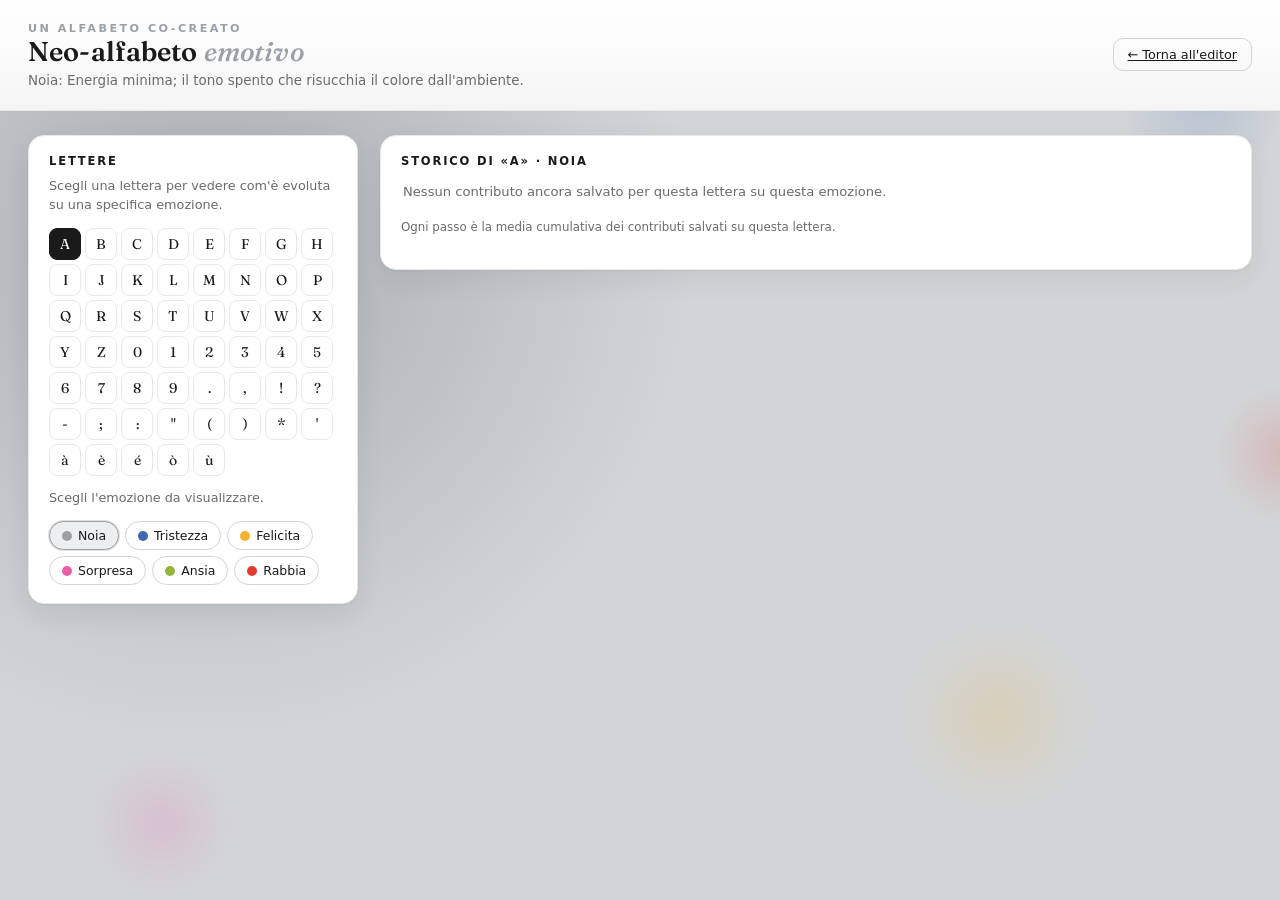
==== storico.html @ 3598bf2a "[init] - initial commit init repo" ====
<!doctype html>
<html lang="it">
<head>
  <meta charset="utf-8" />
  <meta name="viewport" content="width=device-width, initial-scale=1" />
  <title>Neo-alfabeto emotivo · Storico dei contributi</title>
  <link rel="preconnect" href="https://fonts.googleapis.com" />
  <link rel="preconnect" href="https://fonts.gstatic.com" crossorigin />
  <link href="https://fonts.googleapis.com/css2?family=Fraunces:opsz,wght@9..144,500;9..144,600;9..144,700&display=swap" rel="stylesheet" />
  <link rel="stylesheet" href="css/style.css" />
</head>
<body class="history-page">
  <canvas id="mesh" aria-hidden="true"></canvas>
  <header class="topbar">
    <div class="topbar-inner">
      <p class="eyebrow">Un alfabeto co-creato</p>
      <h1>Neo-alfabeto <span>emotivo</span></h1>
      <p class="subtitle">Storico dei contributi salvati sul tuo computer</p>
    </div>
    <div class="topbar-actions">
      <a class="btn ghost" href="index.html" aria-label="Torna all'editor">← Torna all'editor</a>
    </div>
  </header>

  <main class="layout">
    <section class="panel controls">
      <div class="card">
        <h2>Lettere</h2>
        <p class="hint">Scegli una lettera per vedere com'è evoluta su una specifica emozione.</p>
        <div class="letter-palette" id="history-letters"></div>
        <p class="hint">Scegli l'emozione da visualizzare.</p>
        <div class="chip-row" id="history-emotions"></div>
      </div>
    </section>
    <section class="panel stage">
      <div class="card">
        <h2 id="history-heading">Storico</h2>
        <div class="history-list" id="history-list"></div>
        <p class="hint small">Ogni passo è la media cumulativa dei contributi salvati su questa lettera.</p>
      </div>
    </section>
  </main>

  <script src="js/app.js"></script>
  <script src="js/storico.js"></script>
</body>
</html>
---- css/style.css ----
:root {
  --paper: #ffffff;
  --paper-deep: #f2f2f2;
  --card: #ffffff;
  --ink: #1a1a1a;
  --ink-soft: #6b6b6b;
  --line: #e8e8e8;
  --line-strong: #d4d4d4;
  --accent: #1a1a1a;
  --accent-deep: #000000;
  --radius: 16px;
  --shadow: 0 1px 2px rgba(43, 33, 24, .05), 0 10px 26px rgba(43, 33, 24, .07);
  --shadow-lift: 0 2px 4px rgba(43, 33, 24, .06), 0 16px 34px rgba(43, 33, 24, .10);
  --font-display: "Fraunces", Georgia, "Times New Roman", serif;
  --font-ui: "Segoe UI", system-ui, -apple-system, sans-serif;
  /* identità emozionale */
  --noia: #9AA0A6;
  --tristezza: #3E6BB0;
  --felicita: #F4B32E;
  --sorpresa: #EC5FA6;
  --ansia: #8FB63B;
  --rabbia: #E23B2E;
  font-size: 16px;
}
* { box-sizing: border-box; }
html, body { margin: 0; padding: 0; background: var(--paper); color: var(--ink); }
body {
  font-family: var(--font-ui);
  -webkit-font-smoothing: antialiased;
  min-height: 100vh;
  background: transparent;
}
#mesh { position: fixed; inset: 0; z-index: -1; }

/* ---------- topbar ---------- */
.topbar {
  display: flex;
  align-items: center;
  justify-content: space-between;
  gap: 16px;
  padding: 22px 28px;
  background: linear-gradient(180deg, #ffffff 0%, #f5f5f5 100%);
  border-bottom: 1px solid var(--line);
}
.eyebrow {
  margin: 0 0 2px;
  font-size: .7rem;
  text-transform: uppercase;
  letter-spacing: .22em;
  color: var(--accent);
  font-weight: 700;
}
.topbar h1 {
  margin: 0;
  font-family: var(--font-display);
  font-weight: 600;
  font-size: 1.7rem;
  letter-spacing: .005em;
  line-height: 1.1;
}
.topbar h1 span { color: var(--accent); font-style: italic; font-weight: 500; }
.subtitle { margin: 6px 0 0; color: var(--ink-soft); font-size: .84rem; }
.topbar-actions { display: flex; gap: 8px; flex: none; }

/* ---------- layout ---------- */
.layout {
  display: grid;
  grid-template-columns: 330px 1fr;
  gap: 22px;
  padding: 24px 28px 48px;
  max-width: 1300px;
  margin: 0 auto;
}
.editor-layout {
  grid-template-columns: 330px 1fr;
  grid-template-areas:
    "emo let"
    "scr scr";
}
.area-emo { grid-area: emo; }
.area-let { grid-area: let; }
.area-scr { grid-area: scr; }
@media (max-width: 980px) {
  .layout { grid-template-columns: 1fr; }
  .editor-layout {
    grid-template-areas:
      "emo"
      "let"
      "scr";
  }
}

.panel { display: flex; flex-direction: column; gap: 18px; }

.card {
  background: var(--card);
  border: 1px solid var(--line);
  border-radius: var(--radius);
  box-shadow: var(--shadow);
  padding: 18px 20px;
  transition: box-shadow .18s ease, transform .18s ease;
}
.card:hover { box-shadow: var(--shadow-lift); }
.card h2 {
  margin: 0 0 8px;
  font-size: .72rem;
  text-transform: uppercase;
  letter-spacing: .16em;
  color: var(--ink);
  display: flex;
  align-items: center;
  gap: 8px;
}
.hint { margin: 0 0 14px; color: var(--ink-soft); font-size: .8rem; line-height: 1.5; }
.hint.small { font-size: .74rem; margin-top: 12px; }
.card-divider { border: 0; border-top: 1px solid var(--line); margin: 16px 0 14px; }

/* ---------- pad ---------- */
.pad-wrap { text-align: center; }
#pad {
  width: 300px;
  height: 300px;
  border: 1px solid var(--line-strong);
  border-radius: 14px;
  background: #fff;
  cursor: crosshair;
  touch-action: none;
  box-shadow: inset 0 1px 3px rgba(43,33,24,.05);
}
.readout {
  margin-top: 10px;
  font-size: .9rem;
  color: var(--ink);
  text-align: center;
}
.readout b { font-weight: 700; }
.readout.small { font-size: .78rem; color: var(--ink-soft); text-align: left; margin-top: 10px; }

/* swatch colore vivo */
.color-readout {
  display: flex;
  align-items: center;
  justify-content: center;
  gap: 10px;
  margin-top: 10px;
  font-size: .78rem;
  color: var(--ink-soft);
}
.swatch {
  width: 22px;
  height: 22px;
  border-radius: 50%;
  background: #ddd;
  border: 2px solid #fff;
  box-shadow: 0 0 0 1px var(--line-strong), 0 2px 5px rgba(43,33,24,.18);
  transition: background .15s ease;
}
.color-hex { font-variant-numeric: tabular-nums; }

/* ---------- chips ---------- */
.chip-row { display: flex; flex-wrap: wrap; gap: 6px; margin-top: 12px; }
.chip {
  border: 1px solid var(--line-strong);
  background: #fff;
  border-radius: 999px;
  padding: 6px 12px;
  font-size: .78rem;
  cursor: pointer;
  color: var(--ink);
  display: inline-flex;
  align-items: center;
  gap: 6px;
  transition: transform .08s ease, box-shadow .12s ease, background .12s ease, border-color .12s ease;
}
.chip:hover {
  transform: translateY(-1px);
  box-shadow: var(--shadow);
  border-color: color-mix(in srgb, var(--c) 55%, var(--line-strong));
  background: color-mix(in srgb, var(--c) 10%, #fff);
}
.chip .dot { width: 10px; height: 10px; border-radius: 50%; display: inline-block; flex: none; }
.chip.active {
  background: color-mix(in srgb, var(--c) 18%, #fff);
  border-color: var(--c);
  box-shadow: 0 0 0 1px color-mix(in srgb, var(--c) 35%, transparent);
}

/* ---------- fields ---------- */
.field { display: block; margin-bottom: 14px; }
.field span { display: flex; justify-content: space-between; font-size: .8rem; margin-bottom: 5px; color: var(--ink-soft); }
.field b { color: var(--ink); }

/* slider custom */
input[type="range"] {
  -webkit-appearance: none;
  appearance: none;
  width: 100%;
  height: 22px;
  background: transparent;
  cursor: pointer;
}
input[type="range"]::-webkit-slider-runnable-track {
  height: 6px;
  border-radius: 999px;
  background: var(--paper-deep);
  border: 1px solid var(--line);
}
input[type="range"]::-webkit-slider-thumb {
  -webkit-appearance: none;
  appearance: none;
  width: 18px;
  height: 18px;
  margin-top: -7px;
  border-radius: 50%;
  background: var(--accent);
  border: 2px solid #fff;
  box-shadow: 0 1px 4px rgba(43,33,24,.25);
  transition: transform .1s ease;
}
input[type="range"]::-webkit-slider-thumb:hover { transform: scale(1.12); }
input[type="range"]::-moz-range-track {
  height: 6px;
  border-radius: 999px;
  background: var(--paper-deep);
  border: 1px solid var(--line);
}
input[type="range"]::-moz-range-thumb {
  width: 15px;
  height: 15px;
  border-radius: 50%;
  background: var(--accent);
  border: 2px solid #fff;
  box-shadow: 0 1px 4px rgba(43,33,24,.25);
}

/* ---------- slider percentuali ---------- */
.weight-list { display: flex; flex-direction: column; gap: 8px; }
.weight-row {
  display: grid;
  grid-template-columns: 96px 1fr 54px;
  align-items: center;
  gap: 8px;
  font-size: .78rem;
}
.weight-name { display: flex; align-items: center; gap: 6px; color: var(--ink-soft); }
.weight-name .dot { width: 9px; height: 9px; border-radius: 50%; display: inline-block; flex: none; }
.weight-row input[type="range"] { accent-color: var(--accent); }
.weight-num {
  width: 54px;
  padding: 4px 6px;
  border: 1px solid var(--line-strong);
  border-radius: 8px;
  background: #fff;
  color: var(--ink);
  font-size: .78rem;
  text-align: center;
}

/* ---------- buttons ---------- */
.btn {
  appearance: none;
  border: 1px solid var(--line-strong);
  background: #fff;
  color: var(--ink);
  border-radius: 10px;
  padding: 8px 14px;
  font-size: .8rem;
  font-family: var(--font-ui);
  cursor: pointer;
  transition: background .12s ease, transform .08s ease, box-shadow .12s ease, border-color .12s ease;
  box-shadow: 0 1px 2px rgba(43,33,24,.06);
}
.btn:hover { background: #f5f5f5; box-shadow: var(--shadow); }
.btn:active { transform: translateY(1px); box-shadow: 0 0 0 rgba(0,0,0,0); }
.btn.primary {
  background: var(--accent);
  color: #fff;
  border-color: var(--accent);
}
.btn.primary:hover { background: var(--accent-deep); border-color: var(--accent-deep); }
.btn.ghost { background: transparent; box-shadow: none; }
.btn.ghost:hover { background: rgba(43,33,24,.05); }
.btn:disabled {
  opacity: .45;
  cursor: not-allowed;
  box-shadow: none;
  transform: none;
}
.btn:disabled:hover { background: #fff; }
.btn.primary:disabled:hover { background: var(--accent); }
.btn-row { display: flex; gap: 8px; flex-wrap: wrap; }
.btn-row.wrap { gap: 8px; }

/* ---------- inputs ---------- */
.text-input {
  width: 100%;
  padding: 11px 12px;
  font-size: 1.05rem;
  border: 1px solid var(--line-strong);
  border-radius: 10px;
  background: #fff;
  color: var(--ink);
  letter-spacing: .02em;
  font-family: var(--font-ui);
}
.text-input:focus, .weight-num:focus {
  outline: none;
  border-color: var(--accent);
  box-shadow: 0 0 0 3px color-mix(in srgb, var(--accent) 22%, transparent);
}

/* ---------- stage ---------- */
.stage-card { padding: 16px 18px; display: flex; flex-direction: column; }
.stage-toolbar { display: flex; align-items: center; justify-content: space-between; gap: 12px; margin-bottom: 12px; flex-wrap: wrap; }
.stage-title {
  font-size: .72rem;
  text-transform: uppercase;
  letter-spacing: .16em;
  color: var(--ink-soft);
  display: flex;
  align-items: center;
  gap: 8px;
}
.letter-palette { display: flex; flex-wrap: wrap; gap: 4px; max-width: 100%; margin-bottom: 12px; }
.letter-palette button,
.letter-chip {
  position: relative;
  min-width: 32px;
  height: 32px;
  padding: 0 6px;
  border: 1px solid var(--line);
  background: #fff;
  border-radius: 8px;
  font-size: .88rem;
  color: var(--ink);
  cursor: pointer;
  font-family: var(--font-display);
  transition: background .1s ease, transform .08s ease, border-color .1s ease;
}
.letter-palette button:hover,
.letter-chip:hover { background: #f5f5f5; border-color: var(--line-strong); transform: translateY(-1px); }
.letter-palette button.active,
.letter-chip.active { background: var(--ink); color: #fff; border-color: var(--ink); }
.letter-badge {
  position: absolute;
  top: -6px;
  right: -6px;
  min-width: 16px;
  height: 16px;
  padding: 0 4px;
  border-radius: 999px;
  background: var(--accent);
  color: #fff;
  font-size: .62rem;
  font-weight: 700;
  line-height: 16px;
  text-align: center;
  font-family: var(--font-ui);
  box-shadow: 0 1px 3px rgba(43,33,24,.25);
  display: none;
}
.letter-badge.show { display: block; }

.canvas-frame {
  position: relative;
  display: flex;
  justify-content: center;
  align-items: center;
  flex: 1;
  background: #fff;
  border: 1px solid var(--line);
  border-radius: 12px;
  padding: 6px;
  box-shadow: inset 0 1px 3px rgba(43,33,24,.04);
}
.preview-frame { position: relative; }
.word-overlay {
  position: absolute;
  inset: 6px;
  background: transparent;
  border: 0;
  color: transparent;
  caret-color: transparent;
  text-align: center;
  letter-spacing: .3em;
  font-size: 1.6rem;
  font-family: var(--font-ui);
  outline: none;
}
.word-overlay::selection { background: transparent; }
#editor, #preview { max-width: 100%; height: auto; display: block; touch-action: none; }
#editor { background: #fff; border-radius: 9px; }
#preview { background: #fff; border-radius: 9px; }

/* export sotto la lettera */
.export-row { display: flex; flex-wrap: wrap; gap: 8px; margin-top: 12px; }
.tools-actions { margin-top: 10px; }
.toolbar-actions { display: flex; align-items: center; gap: 8px; }
.btn.active {
  background: var(--accent);
  color: #fff;
  border-color: var(--accent);
}
.btn.active:hover { background: var(--accent-deep); border-color: var(--accent-deep); }

/* hint editor */
.editor-hint {
  position: absolute;
  top: 50%;
  left: 50%;
  transform: translate(-50%, -50%);
  padding: 8px 16px;
  border-radius: 999px;
  background: color-mix(in srgb, var(--ink) 78%, transparent);
  color: #fff;
  font-size: .8rem;
  pointer-events: none;
  opacity: 1;
  transition: opacity .3s ease;
  box-shadow: 0 4px 14px rgba(43,33,24,.3);
}
.editor-hint.hidden { opacity: 0; }

/* ---------- toast ---------- */
.toast {
  position: fixed;
  left: 50%;
  bottom: 28px;
  transform: translate(-50%, 16px);
  background: var(--ink);
  color: #fff;
  padding: 11px 20px;
  border-radius: 12px;
  font-size: .82rem;
  box-shadow: 0 10px 30px rgba(43,33,24,.3);
  opacity: 0;
  pointer-events: none;
  transition: opacity .25s ease, transform .25s ease;
  z-index: 100;
  max-width: 86vw;
  text-align: center;
}
.toast.show { opacity: 1; transform: translate(-50%, 0); }

/* ---------- dialog ---------- */
.dialog { border: 0; padding: 0; background: transparent; max-width: 480px; }
.dialog::backdrop { background: rgba(43,33,24,.4); backdrop-filter: blur(3px); }
.dialog-inner {
  background: var(--card);
  border: 1px solid var(--line);
  border-radius: var(--radius);
  box-shadow: 0 24px 70px rgba(0,0,0,.28);
  padding: 26px 28px;
}
.dialog-inner h2 { margin: 0 0 14px; font-family: var(--font-display); font-weight: 600; font-size: 1.3rem; }
.dialog-inner ol { margin: 0 0 16px; padding-left: 20px; line-height: 1.7; font-size: .9rem; }
.dialog-inner .hint { margin: 0 0 18px; }

/* ---------- storico ---------- */
.dialog-head { display: flex; align-items: center; justify-content: space-between; gap: 12px; margin-bottom: 14px; }
.dialog-head h2 { margin: 0; font-family: var(--font-display); font-weight: 600; font-size: 1.25rem; }
.history-list { display: flex; flex-wrap: wrap; gap: 12px; max-height: 58vh; overflow-y: auto; padding: 2px; }
.history-step { margin: 0; text-align: center; }
.history-step canvas {
  width: 118px;
  height: 118px;
  border: 1px solid var(--line);
  border-radius: 10px;
  background: #fff;
  display: block;
}
.history-step figcaption { margin-top: 6px; font-size: .72rem; color: var(--ink-soft); }
.history-step.current canvas { border-color: var(--accent); box-shadow: 0 0 0 2px color-mix(in srgb, var(--accent) 25%, transparent); }
.history-step.current figcaption { color: var(--accent); font-weight: 600; }
.history-empty { font-size: .82rem; color: var(--ink-soft); margin: 6px 0; }

/* Pagina storico separata */
.history-page .history-list { max-height: none; overflow: visible; }
.history-page .stage { min-width: 0; }

/* ---------- feedback ---------- */
.error { color: #b3261e; font-size: .82rem; margin-top: 10px; }
.readout.warn { color: #9a6700; }
.readout.ok { color: #2e7d32; font-weight: 600; }

/* ---------- accessibilità ---------- */
:focus-visible {
  outline: 2px solid var(--accent);
  outline-offset: 2px;
  border-radius: 4px;
}
button { font-family: var(--font-ui); }

/* scrollbar */
::-webkit-scrollbar { width: 10px; height: 10px; }
::-webkit-scrollbar-track { background: transparent; }
::-webkit-scrollbar-thumb {
  background: var(--line-strong);
  border-radius: 999px;
  border: 2px solid var(--paper);
}
::-webkit-scrollbar-thumb:hover { background: #b0b0b0; }
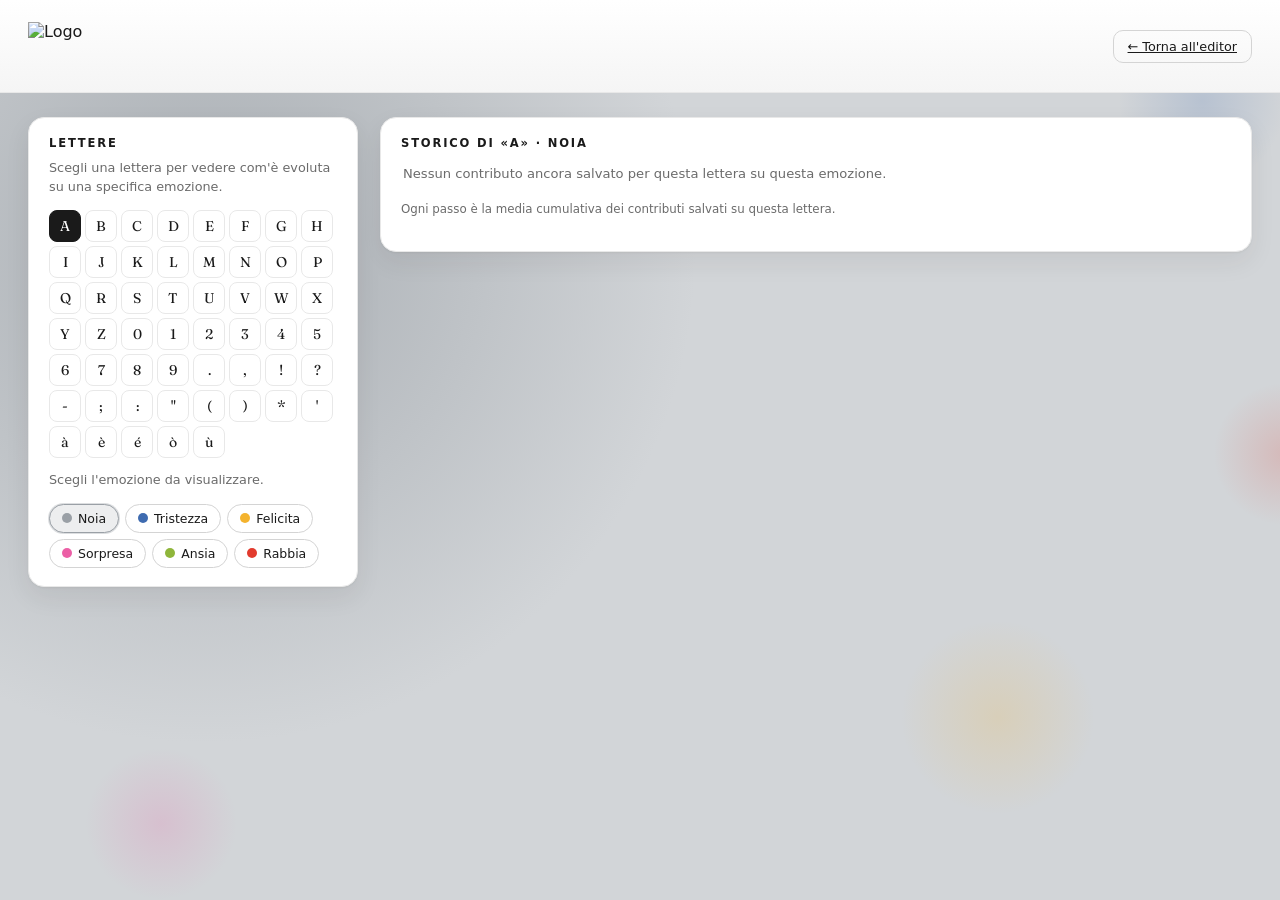
==== commit c1a1059a: "[logo] : aggiunto logo open feelings" ====
--- a/storico.html
+++ b/storico.html
@@ -13,9 +13,7 @@
   <canvas id="mesh" aria-hidden="true"></canvas>
   <header class="topbar">
     <div class="topbar-inner">
-      <p class="eyebrow">Un alfabeto co-creato</p>
-      <h1>Neo-alfabeto <span>emotivo</span></h1>
-      <p class="subtitle">Storico dei contributi salvati sul tuo computer</p>
+      <img src="../logo/Senza%20titolo-2.svg" alt="Logo" class="topbar-logo" />
     </div>
     <div class="topbar-actions">
       <a class="btn ghost" href="index.html" aria-label="Torna all'editor">← Torna all'editor</a>
--- a/css/style.css
+++ b/css/style.css
@@ -60,6 +60,8 @@
 }
 .topbar h1 span { color: var(--accent); font-style: italic; font-weight: 500; }
 .subtitle { margin: 6px 0 0; color: var(--ink-soft); font-size: .84rem; }
+.topbar-inner { flex: 1; }
+.topbar-logo { height: 48px; width: auto; display: block; }
 .topbar-actions { display: flex; gap: 8px; flex: none; }
 
 /* ---------- layout ---------- */
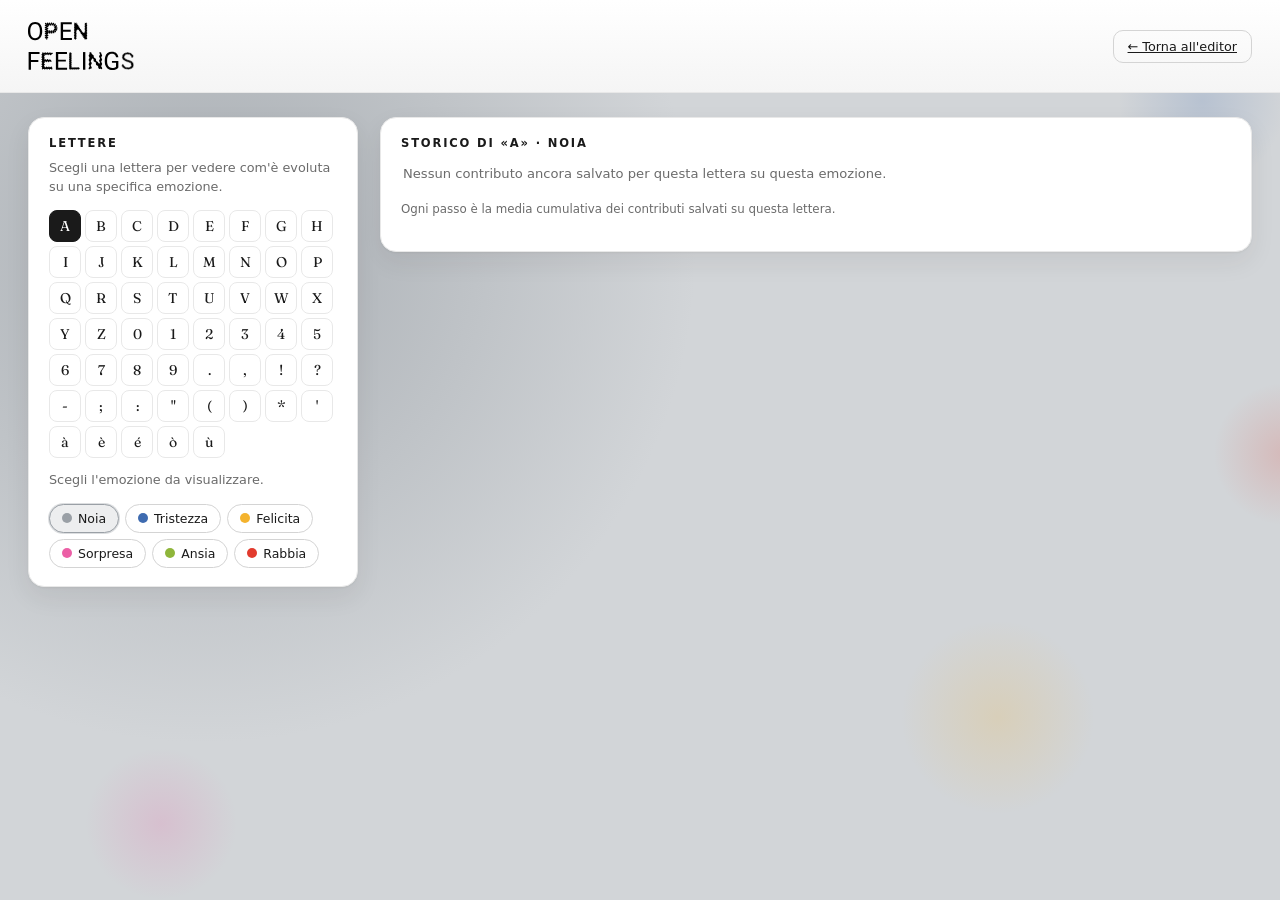
==== commit feadd33a: "[logo] : aggiunto logo open feelings" ====
--- a/storico.html
+++ b/storico.html
@@ -13,7 +13,7 @@
   <canvas id="mesh" aria-hidden="true"></canvas>
   <header class="topbar">
     <div class="topbar-inner">
-      <img src="../logo/Senza%20titolo-2.svg" alt="Logo" class="topbar-logo" />
+      <img src="logo/Senza%20titolo-2.svg" alt="Logo" class="topbar-logo" />
     </div>
     <div class="topbar-actions">
       <a class="btn ghost" href="index.html" aria-label="Torna all'editor">← Torna all'editor</a>
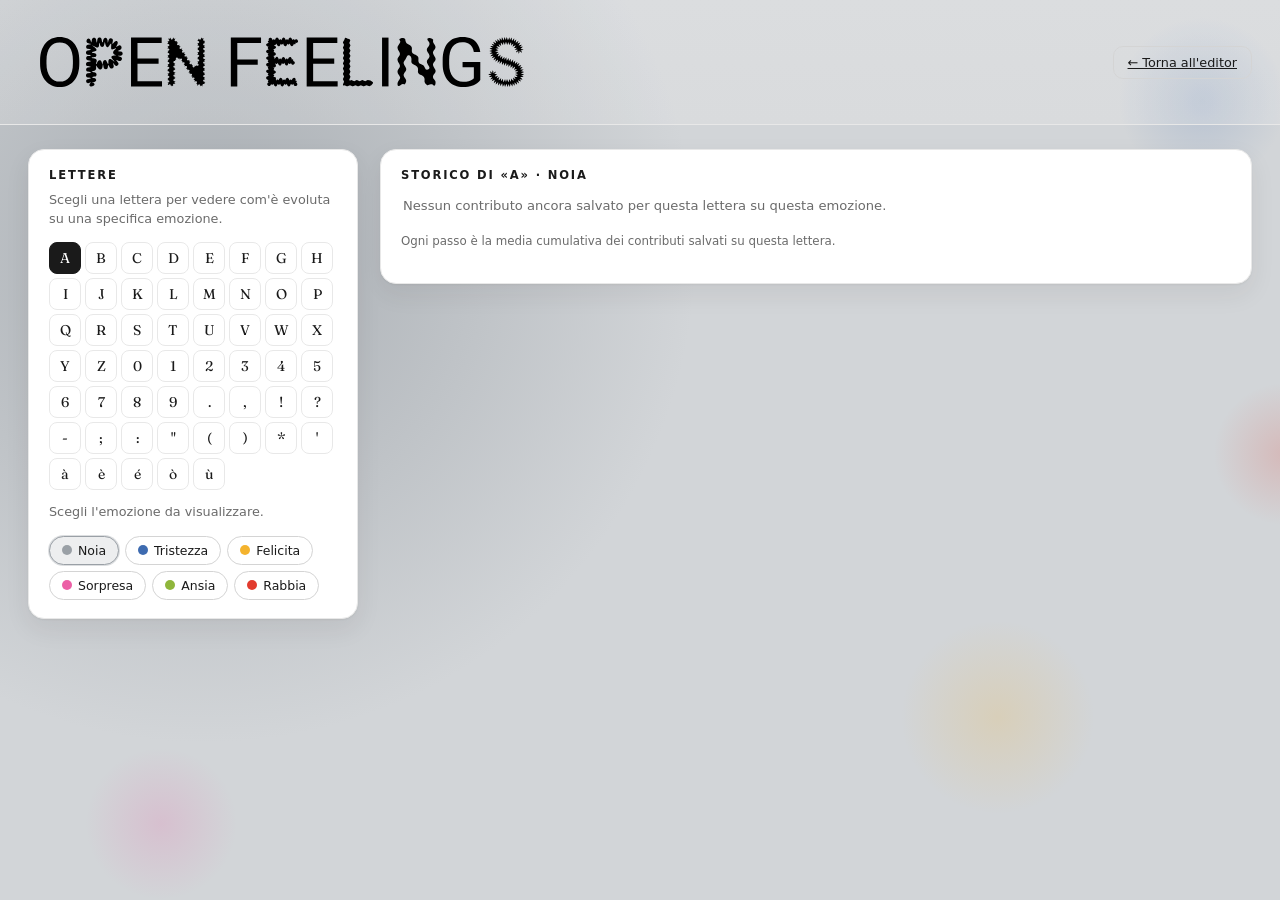
==== commit d9e04d08: "[ICON] - modificata il responsive del logo e inserito un nuovo file svg del logo" ====
--- a/storico.html
+++ b/storico.html
@@ -13,7 +13,10 @@
   <canvas id="mesh" aria-hidden="true"></canvas>
   <header class="topbar">
     <div class="topbar-inner">
-      <img src="logo/Senza%20titolo-2.svg" alt="Logo" class="topbar-logo" />
+      <picture>
+        <source media="(max-width: 980px)" srcset="logo/Senza%20titolo-3.svg">
+        <img src="logo/Senza%20titolo-2.svg" alt="Logo" class="topbar-logo" />
+      </picture>
     </div>
     <div class="topbar-actions">
       <a class="btn ghost" href="index.html" aria-label="Torna all'editor">← Torna all'editor</a>
--- a/css/style.css
+++ b/css/style.css
@@ -39,7 +39,7 @@
   justify-content: space-between;
   gap: 16px;
   padding: 22px 28px;
-  background: linear-gradient(180deg, #ffffff 0%, #f5f5f5 100%);
+  background: linear-gradient(180deg, rgba(255,255,255,0.2) 0%, rgba(245,245,245,0.2) 100%);
   border-bottom: 1px solid var(--line);
 }
 .eyebrow {
@@ -61,7 +61,7 @@
 .topbar h1 span { color: var(--accent); font-style: italic; font-weight: 500; }
 .subtitle { margin: 6px 0 0; color: var(--ink-soft); font-size: .84rem; }
 .topbar-inner { flex: 1; }
-.topbar-logo { height: 48px; width: auto; display: block; }
+.topbar-logo { height: 80px; width: auto; display: block; }
 .topbar-actions { display: flex; gap: 8px; flex: none; }
 
 /* ---------- layout ---------- */
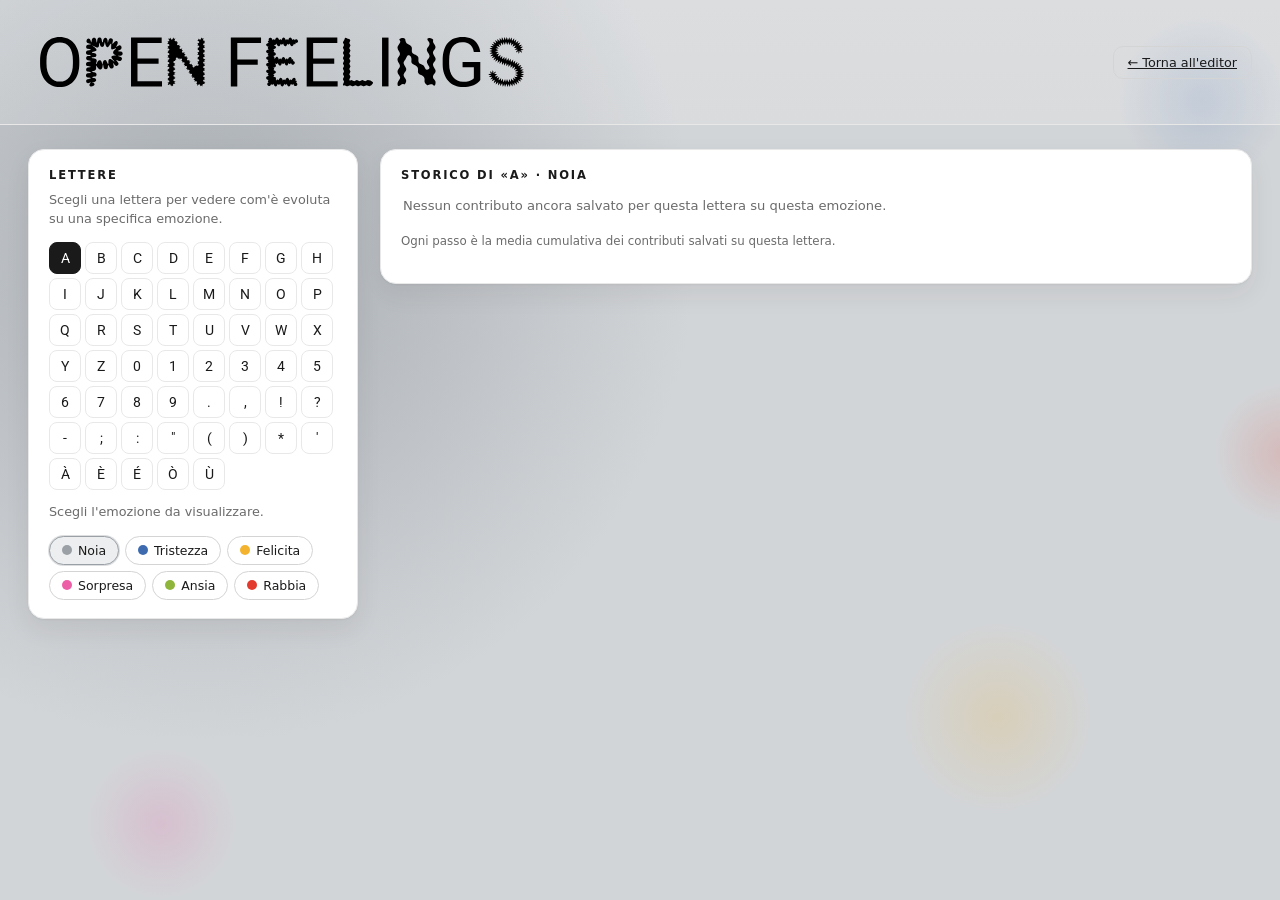
==== commit 3250a907: "[RES] - sistemato tasti che strabordavano" ====
--- a/storico.html
+++ b/storico.html
@@ -7,6 +7,7 @@
   <link rel="preconnect" href="https://fonts.googleapis.com" />
   <link rel="preconnect" href="https://fonts.gstatic.com" crossorigin />
   <link href="https://fonts.googleapis.com/css2?family=Fraunces:opsz,wght@9..144,500;9..144,600;9..144,700&display=swap" rel="stylesheet" />
+  <link href="https://fonts.googleapis.com/css2?family=Roboto:wght@400;500;700&display=swap" rel="stylesheet" />
   <link rel="stylesheet" href="css/style.css" />
 </head>
 <body class="history-page">
--- a/css/style.css
+++ b/css/style.css
@@ -13,6 +13,7 @@
   --shadow-lift: 0 2px 4px rgba(43, 33, 24, .06), 0 16px 34px rgba(43, 33, 24, .10);
   --font-display: "Fraunces", Georgia, "Times New Roman", serif;
   --font-ui: "Segoe UI", system-ui, -apple-system, sans-serif;
+  --font-letter: "Roboto", sans-serif;
   /* identità emozionale */
   --noia: #9AA0A6;
   --tristezza: #3E6BB0;
@@ -29,6 +30,7 @@
   -webkit-font-smoothing: antialiased;
   min-height: 100vh;
   background: transparent;
+  overflow-x: hidden;
 }
 #mesh { position: fixed; inset: 0; z-index: -1; }
 
@@ -61,7 +63,7 @@
 .topbar h1 span { color: var(--accent); font-style: italic; font-weight: 500; }
 .subtitle { margin: 6px 0 0; color: var(--ink-soft); font-size: .84rem; }
 .topbar-inner { flex: 1; }
-.topbar-logo { height: 80px; width: auto; display: block; }
+.topbar-logo { height: 80px; width: auto; max-width: 100%; display: block; }
 .topbar-actions { display: flex; gap: 8px; flex: none; }
 
 /* ---------- layout ---------- */
@@ -85,6 +87,7 @@
 @media (max-width: 980px) {
   .layout { grid-template-columns: 1fr; }
   .editor-layout {
+    grid-template-columns: 1fr;
     grid-template-areas:
       "emo"
       "let"
@@ -100,7 +103,8 @@
   border-radius: var(--radius);
   box-shadow: var(--shadow);
   padding: 18px 20px;
-  transition: box-shadow .18s ease, transform .18s ease;
+  overflow: hidden;
+  transition: box-shadow .18s ease, transform .08s ease;
 }
 .card:hover { box-shadow: var(--shadow-lift); }
 .card h2 {
@@ -122,6 +126,7 @@
 #pad {
   width: 300px;
   height: 300px;
+  max-width: 100%;
   border: 1px solid var(--line-strong);
   border-radius: 14px;
   background: #fff;
@@ -323,7 +328,7 @@
   align-items: center;
   gap: 8px;
 }
-.letter-palette { display: flex; flex-wrap: wrap; gap: 4px; max-width: 100%; margin-bottom: 12px; }
+.letter-palette { display: flex; flex-wrap: wrap; gap: 4px; max-width: 100%; margin-bottom: 12px; overflow: hidden; }
 .letter-palette button,
 .letter-chip {
   position: relative;
@@ -336,7 +341,7 @@
   font-size: .88rem;
   color: var(--ink);
   cursor: pointer;
-  font-family: var(--font-display);
+  font-family: var(--font-letter);
   transition: background .1s ease, transform .08s ease, border-color .1s ease;
 }
 .letter-palette button:hover,
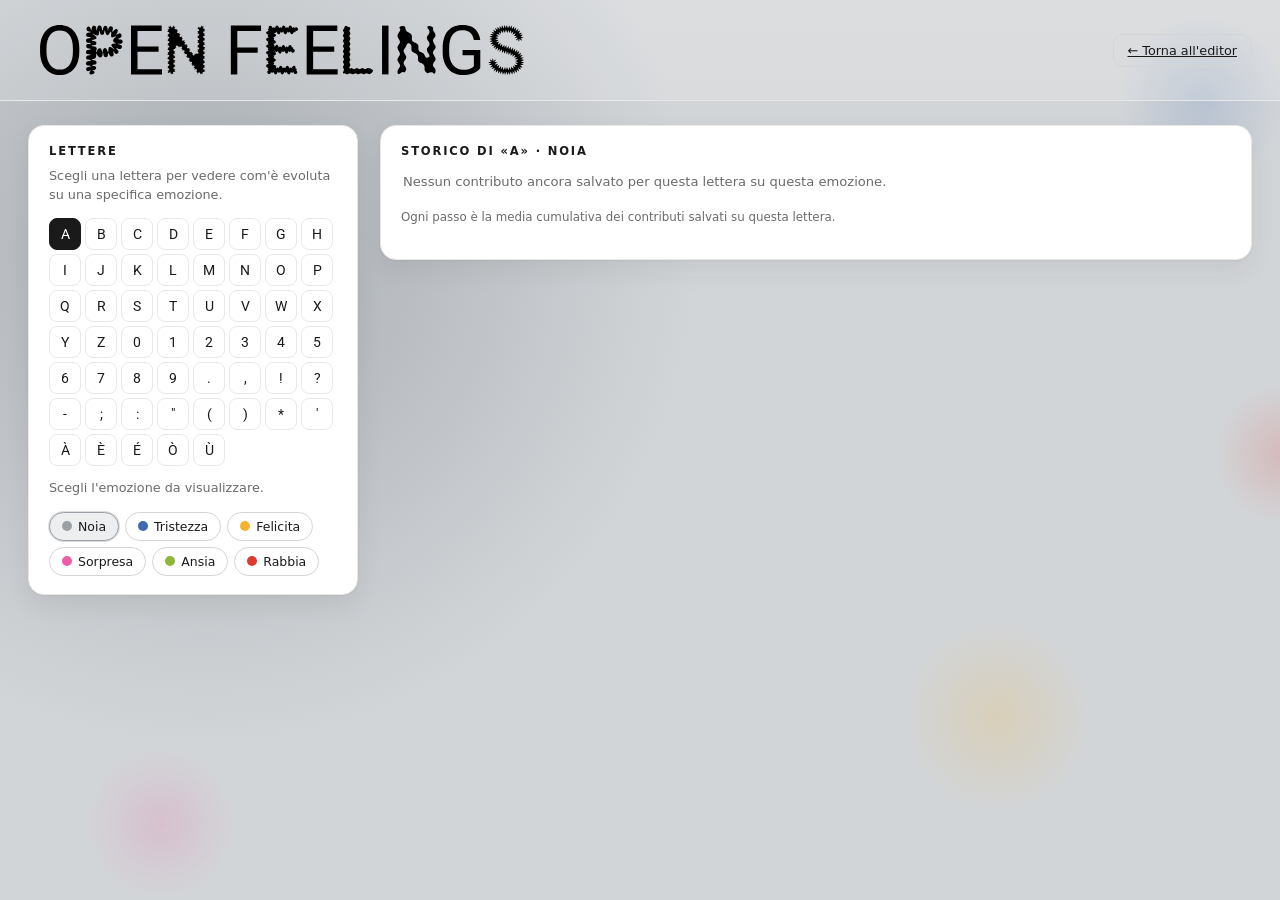
==== commit 8ee95766: "[titolo] - rimozione titolo neo alfabeto" ====
--- a/storico.html
+++ b/storico.html
@@ -3,7 +3,7 @@
 <head>
   <meta charset="utf-8" />
   <meta name="viewport" content="width=device-width, initial-scale=1" />
-  <title>Neo-alfabeto emotivo · Storico dei contributi</title>
+  <title>Open Feelings · Storico dei contributi</title>
   <link rel="preconnect" href="https://fonts.googleapis.com" />
   <link rel="preconnect" href="https://fonts.gstatic.com" crossorigin />
   <link href="https://fonts.googleapis.com/css2?family=Fraunces:opsz,wght@9..144,500;9..144,600;9..144,700&display=swap" rel="stylesheet" />
--- a/css/style.css
+++ b/css/style.css
@@ -40,7 +40,7 @@
   align-items: center;
   justify-content: space-between;
   gap: 16px;
-  padding: 22px 28px;
+  padding: 10px 28px;
   background: linear-gradient(180deg, rgba(255,255,255,0.2) 0%, rgba(245,245,245,0.2) 100%);
   border-bottom: 1px solid var(--line);
 }
